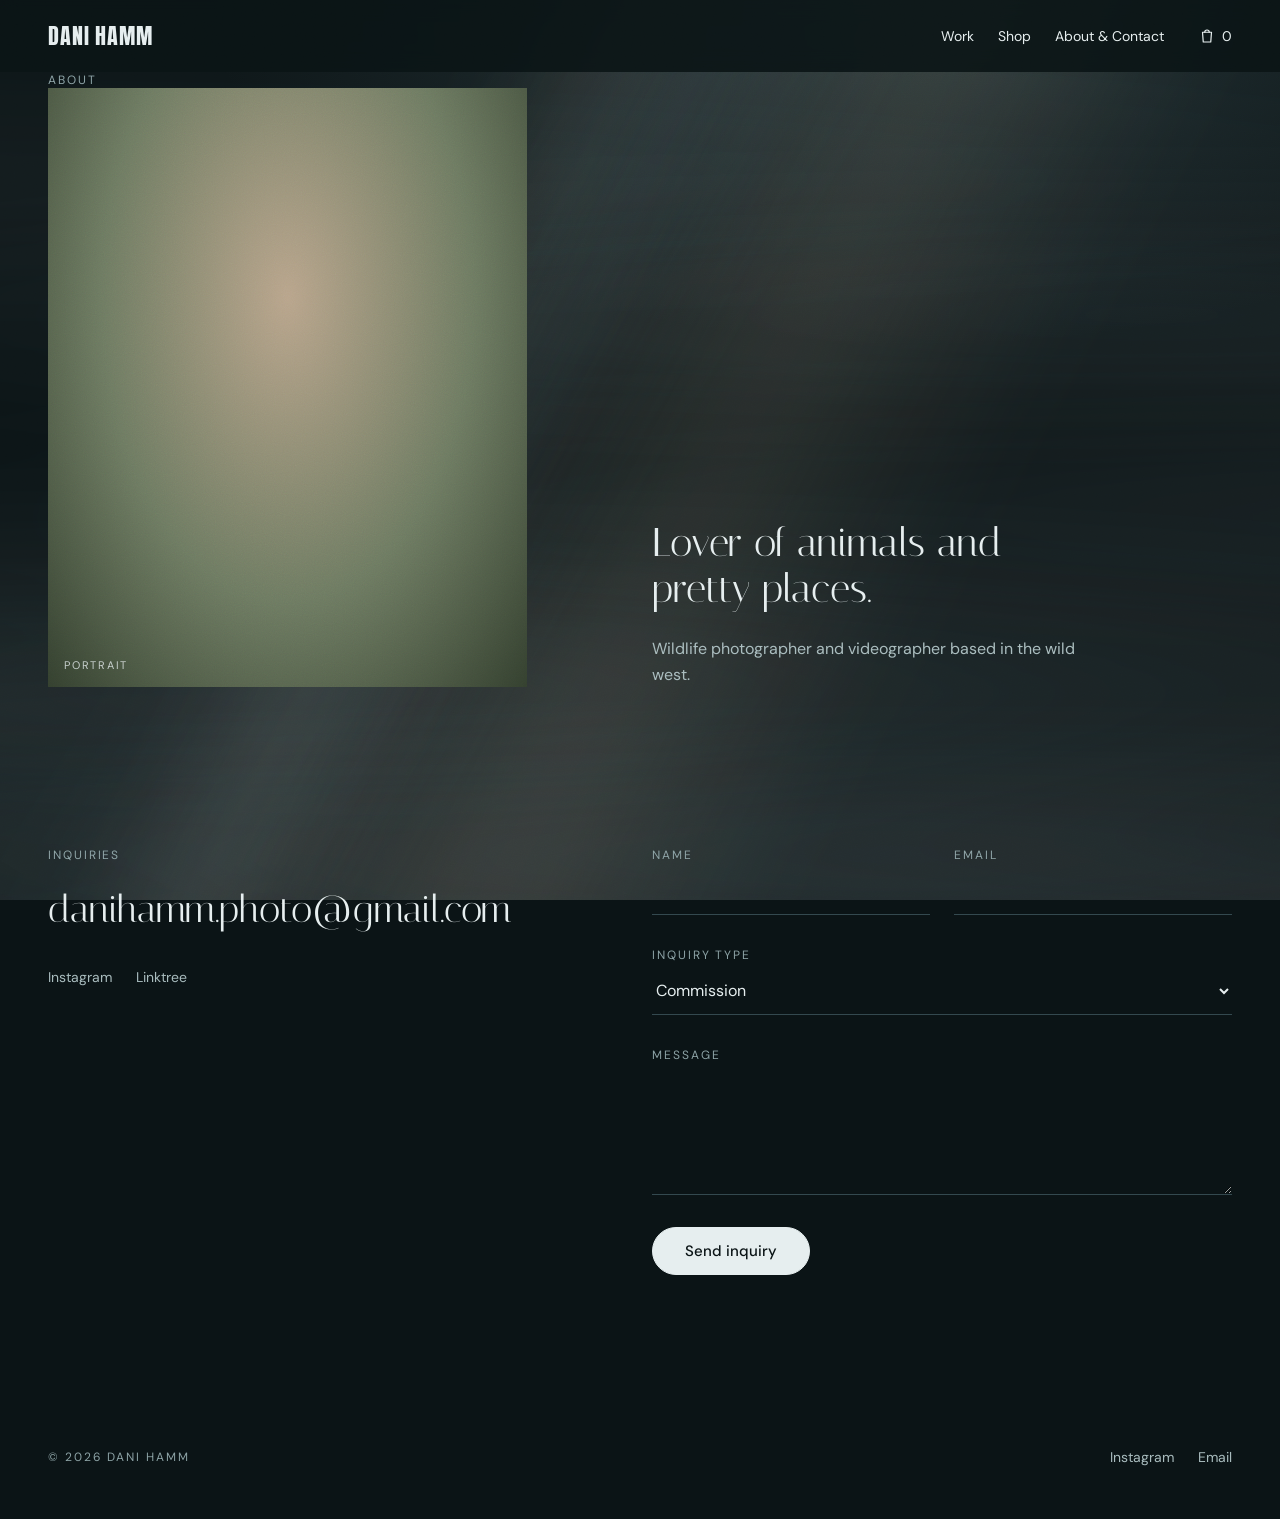
==== about.html @ f3909d4a "Add Dani Hamm portfolio site (spec concept) Minimal, cinematic portfolio and shop: home with scroll-" ====
<!doctype html>
<html lang="en">
<head>
<meta charset="utf-8">
<meta name="viewport" content="width=device-width, initial-scale=1">
<title>About &amp; Contact — Dani Hamm</title>
<meta name="description" content="Dani Hamm — wildlife photography and videography. Adventure + nature + wildlife from the wild west.">
<link rel="preconnect" href="https://fonts.googleapis.com">
<link rel="preconnect" href="https://fonts.gstatic.com" crossorigin>
<link href="https://fonts.googleapis.com/css2?family=Anton&family=Italiana&family=DM+Sans:opsz,wght@9..40,400;9..40,500;9..40,600&display=swap" rel="stylesheet">
<link rel="stylesheet" href="css/style.css">
</head>
<body>
<div class="atmo" aria-hidden="true"><div class="atmo-b" style="position: absolute; inset: 0"><div class="beam beam-1"></div><div class="beam beam-2"></div><div class="beam beam-3"></div></div><div class="fog fog-a atmo-p1"></div><div class="fog fog-b atmo-p2"></div></div>
<svg class="grain" aria-hidden="true"><filter id="grainf"><feTurbulence type="fractalNoise" baseFrequency="0.9" numOctaves="2" stitchTiles="stitch"></feTurbulence></filter><rect width="100%" height="100%" filter="url(#grainf)"></rect></svg>
<div class="site">
<div class="root" style="color: #E6EEEF; font-family: 'DM Sans', system-ui, sans-serif; font-size: 16px; line-height: 1.6">
<header style="position: sticky; top: 0; z-index: 20; background: rgba(11,20,22,0.9); backdrop-filter: blur(10px)">
<nav aria-label="Main" class="wrap nav">
<a href="index.html" style="font-family: Anton, Impact, sans-serif; font-size: 22px; line-height: 1; letter-spacing: 0.04em; text-transform: uppercase; white-space: nowrap">Dani Hamm</a>
<div class="nav-links">
<a href="index.html" class="nl" style="line-height: 44px">Work</a>
<a href="shop.html" class="nl" style="line-height: 44px">Shop</a>
<a href="about.html" class="nl nl-on" aria-current="page" style="line-height: 44px">About &amp; Contact</a>
<a href="shop.html" data-cart-link aria-label="Cart" style="display: inline-flex; align-items: center; gap: 6px; line-height: 44px; min-width: 44px; justify-content: flex-end">
<svg aria-hidden="true" width="18" height="18" viewBox="0 0 24 24" fill="none" stroke="currentColor" stroke-width="1.6" stroke-linecap="round" stroke-linejoin="round"><path d="M6 7h12l-1 13H7L6 7z"></path><path d="M9 7a3 3 0 0 1 6 0"></path></svg>
<span data-cart-count>0</span>
</a>
<button type="button" class="nav-toggle" aria-label="Menu" aria-expanded="false" aria-controls="mobile-menu" style="align-items: center; justify-content: center; width: 44px; height: 44px; margin-right: -10px; background: none; border: none; color: #E6EEEF; cursor: pointer">
<svg aria-hidden="true" width="22" height="22" viewBox="0 0 24 24" fill="none" stroke="currentColor" stroke-width="1.6" stroke-linecap="round"><line x1="4" y1="9" x2="20" y2="9"></line><line x1="4" y1="15" x2="20" y2="15"></line></svg>
</button>
</div>
</nav>
<div id="mobile-menu" class="wrap mobile-menu" hidden>
<a href="index.html" style="line-height: 52px; font-size: 18px">Work</a>
<a href="shop.html" style="line-height: 52px; font-size: 18px">Shop</a>
<a href="about.html" style="line-height: 52px; font-size: 18px">About &amp; Contact</a>
</div>
</header>
<main class="lift">
<section class="bsec">
<div class="wrap">
<div class="page-head">
<p class="label">About</p>
</div>
<div class="split">
<div class="c-left about-photo" style="position: relative; width: 100%; aspect-ratio: 4 / 5; background: radial-gradient(ellipse at 50% 35%, #B9A58C 0%, #6E7B62 55%, #34402F 100%)">
<span class="label" style="position: absolute; left: 16px; bottom: 14px; font-size: 11px; color: rgba(230,238,239,0.8)">Portrait</span><!-- <img class="cover" src="images/portrait.jpg" alt="Dani Hamm with her camera"> -->
</div>
<div class="c-right" style="min-width: 0; display: flex; flex-direction: column; gap: 24px">
<h1 style="margin: 0; font-family: Italiana, serif; font-weight: 400; font-size: 40px; line-height: 1.15; max-width: 16ch">Lover of animals and pretty places.</h1>
<p style="margin: 0; color: #A9BCBE; max-width: 40ch">Wildlife photographer and videographer based in the wild west.</p>
</div>
</div>
</div>
</section>

<section id="contact" class="sec bsec">
<div class="wrap split" style="align-items: start">
<div class="c-left" style="min-width: 0; display: flex; flex-direction: column; gap: 24px">
<p class="label">Inquiries</p>
<a href="mailto:danihamm.photo@gmail.com" style="font-family: Italiana, serif; font-size: clamp(28px, 3cqi, 40px); line-height: 1.15; overflow-wrap: anywhere">danihamm.photo@gmail.com</a>
<div style="display: flex; flex-wrap: wrap; gap: 24px; font-size: 14px">
<a href="https://www.instagram.com/danigoinhamm/" style="color: #A9BCBE; line-height: 44px">Instagram</a>
<a href="https://linktr.ee/danihamm" style="color: #A9BCBE; line-height: 44px">Linktree</a>
</div>
</div>
<!-- Connect a form service (e.g. Formspree): replace YOUR_FORM_ID -->
<form class="c-right form" style="min-width: 0" action="https://formspree.io/f/YOUR_FORM_ID" method="POST">
<div style="display: flex; flex-direction: column; gap: 4px; min-width: 0">
<label for="c-name" class="label">Name</label>
<input id="c-name" name="name" type="text" class="field" autocomplete="name" required>
</div>
<div style="display: flex; flex-direction: column; gap: 4px; min-width: 0">
<label for="c-email" class="label">Email</label>
<input id="c-email" name="email" type="email" class="field" autocomplete="email" required>
</div>
<div class="full" style="display: flex; flex-direction: column; gap: 4px; min-width: 0">
<label for="c-topic" class="label">Inquiry type</label>
<select id="c-topic" name="topic" class="field" style="background: #0B1416">
<option>Commission</option>
<option>Licensing</option>
<option>Print or custom order</option>
<option>Brand collaboration</option>
<option>Other</option>
</select>
</div>
<div class="full" style="display: flex; flex-direction: column; gap: 4px; min-width: 0">
<label for="c-msg" class="label">Message</label>
<textarea id="c-msg" name="message" rows="4" class="field" style="height: auto; padding: 12px 0; line-height: 1.6; resize: vertical"></textarea>
</div>
<div class="full">
<button type="submit" style="height: 48px; padding: 0 32px; border: 1px solid #E6EEEF; border-radius: 999px; background: #E6EEEF; color: #0B1416; font: 500 15px 'DM Sans', sans-serif; cursor: pointer">Send inquiry</button>
</div>
</form>
</div>
</section>

</main>
<footer class="wrap foot">
<p class="label">© 2026 Dani Hamm</p>
<div style="display: flex; flex-wrap: wrap; gap: 24px; font-size: 14px">
<a href="https://www.instagram.com/danigoinhamm/" style="color: #A9BCBE; line-height: 44px">Instagram</a>
<a href="mailto:danihamm.photo@gmail.com" style="color: #A9BCBE; line-height: 44px">Email</a>
</div>
</footer>
</div>
</div>
<script src="js/data.js"></script>
<script src="js/main.js"></script>
</body>
</html>
---- css/style.css ----
/* Dani Hamm — site styles */
body{margin:0;background:#0B1416}
a{color:#E6EEEF;text-decoration:none}a:hover{color:#E3B172}
*,*::before,*::after{box-sizing:border-box}
.site{container-type:inline-size;container-name:site}
.root{--gutter:48px;--sec:160px;--gap:24px;--tile:8px}
.wrap{width:100%;max-width:1344px;margin:0 auto;padding-left:var(--gutter);padding-right:var(--gutter)}
.sec{padding-top:var(--sec);padding-bottom:0}
.label{margin:0;font-size:12px;line-height:16px;letter-spacing:0.16em;text-transform:uppercase;color:#8DA3A6}
.nav{display:flex;align-items:center;justify-content:space-between;gap:var(--gap);height:72px}
.hero{position:relative;height:800px;overflow:hidden}
.glow{position:absolute;inset:-15%;background:radial-gradient(ellipse 45% 40% at 62% 42%, rgba(214,232,234,0.55) 0%, rgba(150,186,192,0.22) 40%, rgba(150,186,192,0) 70%);animation:glow 14s ease-in-out infinite;will-change:opacity,transform;pointer-events:none}
@keyframes glow{0%,100%{opacity:0.35;transform:scale(1)}50%{opacity:0.9;transform:scale(1.08)}}
@media (prefers-reduced-motion: reduce){.glow{animation:none;opacity:0.6}}
.hero-inner{position:relative;height:100%;display:flex;flex-direction:column;justify-content:flex-end;gap:12px;padding-bottom:64px}
.head{display:flex;flex-wrap:wrap;justify-content:space-between;align-items:baseline;gap:16px var(--gap);margin-bottom:40px}
.filters{display:flex;flex-wrap:wrap;gap:0 28px}
.port-grid{display:grid;grid-template-columns:repeat(3,minmax(0,1fr));gap:var(--tile)}
.split{display:grid;grid-template-columns:repeat(12,minmax(0,1fr));column-gap:var(--gap);row-gap:40px;align-items:end}
.c-left{grid-column:1 / span 5}
.c-right{grid-column:7 / span 6}
.nav-links{display:flex;align-items:center;gap:24px;font-size:14px}
.nav-toggle{display:none}
.shop-grid{display:grid;grid-template-columns:repeat(4,minmax(0,1fr));gap:48px var(--gap)}
.form{display:grid;grid-template-columns:repeat(2,minmax(0,1fr));gap:32px var(--gap)}
.full{grid-column:1 / -1}
.field{width:100%;height:48px;padding:0;background:transparent;border:none;border-bottom:1px solid #34494F;border-radius:0;color:#E6EEEF;font:16px 'DM Sans',sans-serif;outline-offset:4px}
.field:focus{border-bottom-color:#E6EEEF}
.foot{display:flex;flex-wrap:wrap;justify-content:space-between;align-items:center;gap:12px var(--gap);padding-top:var(--sec);padding-bottom:40px}
@container site (max-width: 1100px){
.root{--gutter:32px;--sec:120px;--gap:20px}
.shop-grid{grid-template-columns:repeat(3,minmax(0,1fr))}
.hero{height:700px}
}
@container site (max-width: 820px){
.c-left,.c-right{grid-column:1 / -1}
.about-photo{max-width:480px}
}
@container site (max-width: 640px){
.root{--gutter:20px;--sec:88px;--gap:16px;--tile:4px}
.nav{height:64px}
.hero{height:600px}
.hero-inner{padding-bottom:40px}
.filters{flex-wrap:nowrap;overflow-x:auto;gap:0 22px;width:calc(100% + var(--gutter) * 2);margin-left:calc(var(--gutter) * -1);padding-left:var(--gutter);padding-right:var(--gutter)}
.port-grid{grid-template-columns:repeat(2,minmax(0,1fr))}
.shop-grid{grid-template-columns:repeat(2,minmax(0,1fr));gap:32px var(--gap)}
.nav-links .nl{display:none}
.nav-toggle{display:inline-flex}
.form{grid-template-columns:minmax(0,1fr)}
}
.root{position:relative}
.fog{position:absolute;pointer-events:none;mix-blend-mode:screen}
.fog-a{inset:-25% -50%;filter:blur(36px);background:radial-gradient(ellipse 75% 14% at 35% 68%,rgba(220,232,234,0.16),rgba(220,232,234,0) 100%),radial-gradient(ellipse 60% 10% at 70% 40%,rgba(220,232,234,0.10),rgba(220,232,234,0) 100%),radial-gradient(ellipse 90% 18% at 50% 92%,rgba(220,232,234,0.14),rgba(220,232,234,0) 100%);animation:drift 90s linear infinite alternate}
.fog-b{inset:-25% -50%;filter:blur(48px);background:radial-gradient(ellipse 85% 12% at 60% 80%,rgba(205,222,226,0.14),rgba(205,222,226,0) 100%),radial-gradient(ellipse 70% 9% at 25% 30%,rgba(205,222,226,0.08),rgba(205,222,226,0) 100%),radial-gradient(ellipse 65% 11% at 80% 55%,rgba(205,222,226,0.09),rgba(205,222,226,0) 100%);animation:drift 60s linear infinite alternate-reverse}
.fog-c{left:0;right:0;bottom:0;height:45%;background:linear-gradient(to top,rgba(210,226,228,0.42),rgba(210,226,228,0));animation:breathe 18s ease-in-out infinite}
.shaft{position:absolute;inset:-20%;pointer-events:none;mix-blend-mode:screen;filter:blur(18px);background:linear-gradient(115deg,rgba(255,228,186,0) 38%,rgba(255,228,186,0.20) 44%,rgba(255,228,186,0) 50%,rgba(255,228,186,0) 56%,rgba(255,228,186,0.12) 60%,rgba(255,228,186,0) 66%);animation:shaft 16s ease-in-out infinite}
.beams{position:absolute;inset:0;overflow:hidden;pointer-events:none;z-index:0}
.beam{position:absolute;top:-30%;width:38%;height:160%;right:-6%;filter:blur(40px);transform-origin:50% 0;mix-blend-mode:screen}
.beam-1{background:linear-gradient(90deg,rgba(255,224,180,0) 0%,rgba(255,224,180,0.10) 50%,rgba(255,224,180,0) 100%);transform:rotate(28deg);animation:sway1 26s ease-in-out infinite}
.beam-2{width:22%;right:18%;background:linear-gradient(90deg,rgba(190,220,226,0) 0%,rgba(190,220,226,0.08) 50%,rgba(190,220,226,0) 100%);transform:rotate(32deg);animation:sway2 34s ease-in-out infinite}
.beam-3{width:14%;right:34%;background:linear-gradient(90deg,rgba(255,224,180,0) 0%,rgba(255,224,180,0.07) 50%,rgba(255,224,180,0) 100%);transform:rotate(25deg);animation:sway1 40s ease-in-out infinite reverse}
@keyframes sway1{0%,100%{transform:rotate(28deg);opacity:0.6}50%{transform:rotate(23deg);opacity:1}}
@keyframes sway2{0%,100%{transform:rotate(32deg);opacity:0.5}50%{transform:rotate(36deg);opacity:1}}
.bsec{position:relative}
.bsec > .wrap,.bsec > .lift-in{position:relative;z-index:1}
.vignette{position:absolute;inset:0;pointer-events:none;background:radial-gradient(ellipse at 50% 45%,rgba(0,0,0,0) 50%,rgba(5,10,12,0.6) 100%)}
.grain{position:fixed;inset:0;width:100%;height:100%;pointer-events:none;z-index:40;opacity:0.09;mix-blend-mode:overlay}
@keyframes drift{from{transform:translateX(-7%)}to{transform:translateX(7%)}}
@keyframes breathe{0%,100%{opacity:0.55}50%{opacity:1}}
@keyframes shaft{0%,100%{opacity:0.45}50%{opacity:1}}
.scenes{position:relative}
.hero{position:sticky;top:72px;height:var(--stage)}
.hero-shade{position:absolute;inset:0;background:#05090A;opacity:0;pointer-events:none;z-index:2}
.scene{position:sticky;top:72px;height:var(--stage);overflow:hidden;border-top:1px solid rgba(0,0,0,0.4)}
.scene-cap{position:absolute;left:0;right:0;bottom:0;z-index:4;padding-bottom:56px}
.lift{position:relative;z-index:1}
.root{--stage:min(calc(100svh - 72px),900px)}
.atmo{position:fixed;inset:0;z-index:0;pointer-events:none;overflow:hidden;background:radial-gradient(ellipse 80% 55% at 72% 0%,rgba(111,142,148,0.24),rgba(11,20,22,0) 70%),#0B1416}
.atmo .fog{opacity:0.7}
.site{position:relative;z-index:1}
@media (prefers-reduced-motion: no-preference){
@supports (animation-timeline: view()){
.scenes{timeline-scope:--s1}
.s1{view-timeline-name:--s1}
.hero-shade{animation:shade linear both;animation-timeline:--s1;animation-range:entry 0% entry 100%}
.atmo-p1{animation:drift 80s linear infinite alternate,par1 linear both;animation-timeline:auto,scroll(root)}
.atmo-p2{animation:drift 50s linear infinite alternate-reverse,par2 linear both;animation-timeline:auto,scroll(root)}
.atmo-b{animation:par3 linear both;animation-timeline:scroll(root)}
.hero-inner{animation:heroOut linear both;animation-timeline:--s1;animation-range:entry 25% entry 90%}
.scene-cap{animation:capIn linear both;animation-timeline:view();animation-range:entry 20% cover 45%}
.scene-light{animation:dawn linear both;animation-timeline:view();animation-range:entry 0% entry 100%}
.tile{will-change:filter,opacity;animation:pull cubic-bezier(0.25,0.6,0.3,1) both;animation-timeline:view();animation-range:entry 0% cover 45%}
}
}
@keyframes heroOut{to{opacity:0;transform:translate3d(0,-48px,0)}}
@keyframes capIn{from{opacity:0;transform:translate3d(0,24px,0)}}
@keyframes dawn{from{opacity:0.5}}
@keyframes shade{to{opacity:0.65}}
@keyframes par1{to{translate:0 -18%}}
@keyframes par2{to{translate:0 -32%}}
@keyframes par3{to{translate:-6% 8%}}
@keyframes pull{from{filter:blur(6px);opacity:0.4}}
@media (prefers-reduced-motion: reduce){.fog,.beam,.glow{animation:none}}

@container site (max-width: 640px){.root{--stage:min(calc(100svh - 64px),760px)}.hero,.scene{top:64px}.scene-cap{padding-bottom:36px}}
.pdp{display:grid;grid-template-columns:repeat(12,minmax(0,1fr));column-gap:var(--gap);row-gap:40px;align-items:start}
.pdp-media{grid-column:1 / span 7;position:sticky;top:104px}
.pdp-info{grid-column:9 / span 4;display:flex;flex-direction:column;gap:32px;min-width:0}
.opt{display:flex;flex-direction:column;gap:12px;border:none;margin:0;padding:0;min-width:0}
.thumbs{display:grid;grid-template-columns:repeat(4,minmax(0,1fr));gap:8px}
.chips{display:flex;flex-wrap:wrap;gap:8px}
@container site (max-width: 1100px){.pdp-media{grid-column:1 / span 6}.pdp-info{grid-column:7 / span 6}}
@container site (max-width: 820px){.pdp-media,.pdp-info{grid-column:1 / -1}.pdp-media{position:relative;top:0}.thumbs{grid-template-columns:repeat(6,minmax(0,1fr))}}
@container site (max-width: 640px){.thumbs{grid-template-columns:repeat(4,minmax(0,1fr))}}

/* photos: drop an <img class="cover"> into any placeholder */
.cover{position:absolute;inset:0;width:100%;height:100%;object-fit:cover;display:block}
.tile img,.ph img{position:absolute;inset:0;width:100%;height:100%;object-fit:cover}
.ph{position:relative;overflow:hidden}
.ph-label{position:absolute;left:16px;bottom:14px;font-size:11px;color:rgba(230,238,239,0.8)}
.mobile-menu{display:flex;flex-direction:column;padding-bottom:16px}
.mobile-menu[hidden]{display:none}
.visually-hidden{position:absolute;width:1px;height:1px;overflow:hidden;clip:rect(0 0 0 0);white-space:nowrap}

/* ---------- components ---------- */
.filter{flex-shrink:0;height:44px;padding:0;background:none;border:none;border-bottom:1px solid transparent;color:#8DA3A6;font:400 14px 'DM Sans',sans-serif;cursor:pointer;white-space:nowrap}
.filter.is-on{color:#E6EEEF;font-weight:500;border-bottom-color:#E6EEEF}
.card{display:flex;flex-direction:column;gap:16px;min-width:0;color:#E6EEEF}
.card:hover{color:#E6EEEF}
.card-row{display:flex;justify-content:space-between;align-items:baseline;gap:12px}
.card-name{margin:0;font-size:15px;font-weight:500;line-height:1.4}
.card-price{font-size:14px;color:#A9BCBE;white-space:nowrap}
.card-blurb{margin:-8px 0 0;font-size:13px;color:#8DA3A6}
.card-cta{align-self:flex-start;font-size:14px;font-weight:500;line-height:30px;border-bottom:1px solid #E6EEEF}
.card:hover .card-cta{color:#E3B172;border-bottom-color:#E3B172}
.thumb{aspect-ratio:4/5;min-height:44px;padding:0;border:none;opacity:0.7;cursor:pointer}
.thumb.is-on{opacity:1;box-shadow:0 0 0 2px #0B1416,0 0 0 3px #E6EEEF}
.chip{height:44px;min-width:56px;padding:0 16px;border-radius:999px;border:1px solid #34494F;background:transparent;color:#C9D6D8;font:400 14px 'DM Sans',sans-serif;cursor:pointer;white-space:nowrap}
.chip.is-on{border-color:#E6EEEF;background:#E6EEEF;color:#0B1416;font-weight:500}
.swatch{width:44px;height:44px;padding:0;border-radius:50%;border:1px solid transparent;background:none;display:inline-flex;align-items:center;justify-content:center;cursor:pointer}
.swatch span{width:32px;height:32px;border-radius:50%;box-shadow:inset 0 0 0 1px rgba(255,255,255,0.15)}
.swatch.is-on{border-color:#E6EEEF}
.qty{display:inline-flex;align-items:center;border:1px solid #34494F;border-radius:999px;height:48px}
.qty button{width:44px;height:46px;background:none;border:none;color:#E6EEEF;font:18px 'DM Sans',sans-serif;cursor:pointer}
.btn-solid{height:48px;padding:0 28px;border:none;border-radius:999px;background:#E6EEEF;color:#0B1416;font:500 15px 'DM Sans',sans-serif;cursor:pointer}
.stage-art{position:relative;aspect-ratio:4/5;overflow:hidden;transition:background-color .6s ease}
.opt[hidden]{display:none}
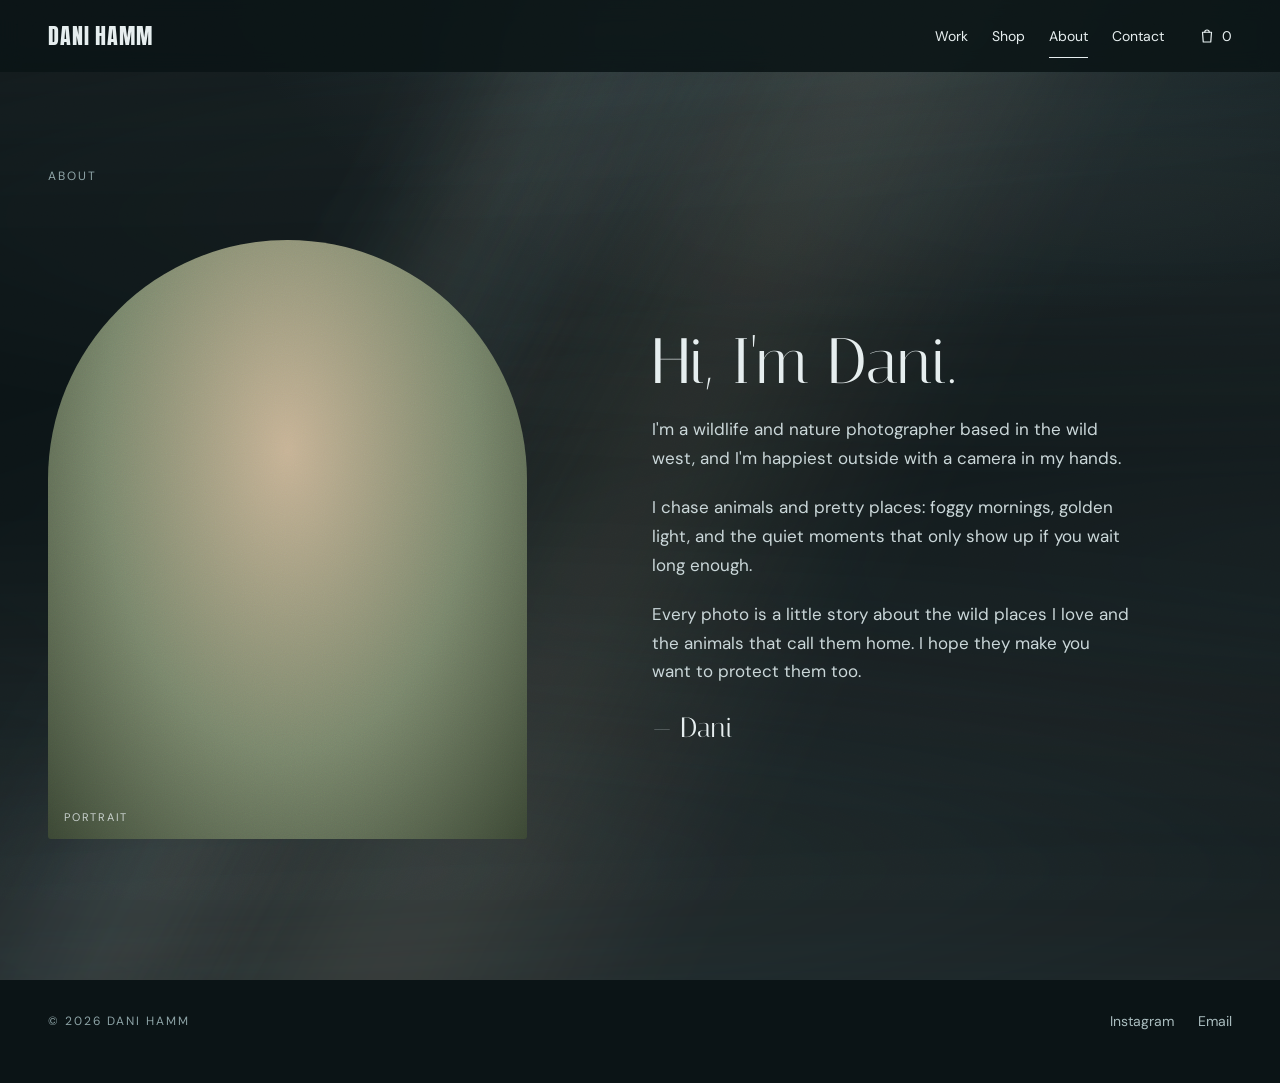
==== commit 95a5f66e: "Split About and Contact, fix spacing and background - Four pages: Work, Shop, About (arched portrait" ====
--- a/about.html
+++ b/about.html
@@ -3,7 +3,7 @@
 <head>
 <meta charset="utf-8">
 <meta name="viewport" content="width=device-width, initial-scale=1">
-<title>About &amp; Contact — Dani Hamm</title>
+<title>About — Dani Hamm</title>
 <meta name="description" content="Dani Hamm — wildlife photography and videography. Adventure + nature + wildlife from the wild west.">
 <link rel="preconnect" href="https://fonts.googleapis.com">
 <link rel="preconnect" href="https://fonts.gstatic.com" crossorigin>
@@ -21,7 +21,8 @@
 <div class="nav-links">
 <a href="index.html" class="nl" style="line-height: 44px">Work</a>
 <a href="shop.html" class="nl" style="line-height: 44px">Shop</a>
-<a href="about.html" class="nl nl-on" aria-current="page" style="line-height: 44px">About &amp; Contact</a>
+<a href="about.html" class="nl nl-on" aria-current="page" style="line-height: 44px">About</a>
+<a href="contact.html" class="nl" style="line-height: 44px">Contact</a>
 <a href="shop.html" data-cart-link aria-label="Cart" style="display: inline-flex; align-items: center; gap: 6px; line-height: 44px; min-width: 44px; justify-content: flex-end">
 <svg aria-hidden="true" width="18" height="18" viewBox="0 0 24 24" fill="none" stroke="currentColor" stroke-width="1.6" stroke-linecap="round" stroke-linejoin="round"><path d="M6 7h12l-1 13H7L6 7z"></path><path d="M9 7a3 3 0 0 1 6 0"></path></svg>
 <span data-cart-count>0</span>
@@ -34,65 +35,29 @@
 <div id="mobile-menu" class="wrap mobile-menu" hidden>
 <a href="index.html" style="line-height: 52px; font-size: 18px">Work</a>
 <a href="shop.html" style="line-height: 52px; font-size: 18px">Shop</a>
-<a href="about.html" style="line-height: 52px; font-size: 18px">About &amp; Contact</a>
+<a href="about.html" style="line-height: 52px; font-size: 18px">About</a>
+<a href="contact.html" style="line-height: 52px; font-size: 18px">Contact</a>
 </div>
 </header>
 <main class="lift">
-<section class="bsec">
+<div class="lift">
+<section>
 <div class="wrap">
 <div class="page-head">
 <p class="label">About</p>
 </div>
-<div class="split">
-<div class="c-left about-photo" style="position: relative; width: 100%; aspect-ratio: 4 / 5; background: radial-gradient(ellipse at 50% 35%, #B9A58C 0%, #6E7B62 55%, #34402F 100%)">
-<span class="label" style="position: absolute; left: 16px; bottom: 14px; font-size: 11px; color: rgba(230,238,239,0.8)">Portrait</span><!-- <img class="cover" src="images/portrait.jpg" alt="Dani Hamm with her camera"> -->
+<div class="about-grid">
+<div class="about-portrait">
+<span class="label ph-label">Portrait</span><!-- <img class="cover" src="images/portrait.jpg" alt="Dani Hamm holding her camera"> -->
 </div>
-<div class="c-right" style="min-width: 0; display: flex; flex-direction: column; gap: 24px">
-<h1 style="margin: 0; font-family: Italiana, serif; font-weight: 400; font-size: 40px; line-height: 1.15; max-width: 16ch">Lover of animals and pretty places.</h1>
-<p style="margin: 0; color: #A9BCBE; max-width: 40ch">Wildlife photographer and videographer based in the wild west.</p>
+<div class="about-text">
+<h1 class="about-hi">Hi, I&#39;m Dani.</h1>
+<p>I&#39;m a wildlife and nature photographer based in the wild west, and I&#39;m happiest outside with a camera in my hands.</p>
+<p>I chase animals and pretty places: foggy mornings, golden light, and the quiet moments that only show up if you wait long enough.</p>
+<p>Every photo is a little story about the wild places I love and the animals that call them home. I hope they make you want to protect them too.</p>
+<span class="about-sign">— Dani</span>
 </div>
 </div>
-</div>
-</section>
-
-<section id="contact" class="sec bsec">
-<div class="wrap split" style="align-items: start">
-<div class="c-left" style="min-width: 0; display: flex; flex-direction: column; gap: 24px">
-<p class="label">Inquiries</p>
-<a href="mailto:danihamm.photo@gmail.com" style="font-family: Italiana, serif; font-size: clamp(28px, 3cqi, 40px); line-height: 1.15; overflow-wrap: anywhere">danihamm.photo@gmail.com</a>
-<div style="display: flex; flex-wrap: wrap; gap: 24px; font-size: 14px">
-<a href="https://www.instagram.com/danigoinhamm/" style="color: #A9BCBE; line-height: 44px">Instagram</a>
-<a href="https://linktr.ee/danihamm" style="color: #A9BCBE; line-height: 44px">Linktree</a>
-</div>
-</div>
-<!-- Connect a form service (e.g. Formspree): replace YOUR_FORM_ID -->
-<form class="c-right form" style="min-width: 0" action="https://formspree.io/f/YOUR_FORM_ID" method="POST">
-<div style="display: flex; flex-direction: column; gap: 4px; min-width: 0">
-<label for="c-name" class="label">Name</label>
-<input id="c-name" name="name" type="text" class="field" autocomplete="name" required>
-</div>
-<div style="display: flex; flex-direction: column; gap: 4px; min-width: 0">
-<label for="c-email" class="label">Email</label>
-<input id="c-email" name="email" type="email" class="field" autocomplete="email" required>
-</div>
-<div class="full" style="display: flex; flex-direction: column; gap: 4px; min-width: 0">
-<label for="c-topic" class="label">Inquiry type</label>
-<select id="c-topic" name="topic" class="field" style="background: #0B1416">
-<option>Commission</option>
-<option>Licensing</option>
-<option>Print or custom order</option>
-<option>Brand collaboration</option>
-<option>Other</option>
-</select>
-</div>
-<div class="full" style="display: flex; flex-direction: column; gap: 4px; min-width: 0">
-<label for="c-msg" class="label">Message</label>
-<textarea id="c-msg" name="message" rows="4" class="field" style="height: auto; padding: 12px 0; line-height: 1.6; resize: vertical"></textarea>
-</div>
-<div class="full">
-<button type="submit" style="height: 48px; padding: 0 32px; border: 1px solid #E6EEEF; border-radius: 999px; background: #E6EEEF; color: #0B1416; font: 500 15px 'DM Sans', sans-serif; cursor: pointer">Send inquiry</button>
-</div>
-</form>
 </div>
 </section>
 
--- a/css/style.css
+++ b/css/style.css
@@ -1,6 +1,6 @@
-/* Dani Hamm — site styles */
+/* Dani Hamm - site styles */
 body{margin:0;background:#0B1416}
-a{color:#E6EEEF;text-decoration:none}a:hover{color:#E3B172}
+a{color:#E6EEEF;text-decoration:none}a:hover{color:#F08300}
 *,*::before,*::after{box-sizing:border-box}
 .site{container-type:inline-size;container-name:site}
 .root{--gutter:48px;--sec:160px;--gap:24px;--tile:8px}
@@ -113,26 +113,49 @@
 @container site (max-width: 820px){.pdp-media,.pdp-info{grid-column:1 / -1}.pdp-media{position:relative;top:0}.thumbs{grid-template-columns:repeat(6,minmax(0,1fr))}}
 @container site (max-width: 640px){.thumbs{grid-template-columns:repeat(4,minmax(0,1fr))}}
 
-/* photos: drop an <img class="cover"> into any placeholder */
-.cover{position:absolute;inset:0;width:100%;height:100%;object-fit:cover;display:block}
-.tile img,.ph img{position:absolute;inset:0;width:100%;height:100%;object-fit:cover}
-.ph{position:relative;overflow:hidden}
-.ph-label{position:absolute;left:16px;bottom:14px;font-size:11px;color:rgba(230,238,239,0.8)}
-.mobile-menu{display:flex;flex-direction:column;padding-bottom:16px}
-.mobile-menu[hidden]{display:none}
-.visually-hidden{position:absolute;width:1px;height:1px;overflow:hidden;clip:rect(0 0 0 0);white-space:nowrap}
-
-/* ---------- components ---------- */
+/* ---------- rhythm: one spacing scale ---------- */
+.root{--top:96px;--head:56px;--row:56px}
+.page-head{display:flex;flex-direction:column;gap:12px;padding-top:var(--top);margin-bottom:var(--head)}
+.page-title{margin:0;font-family:Anton,Impact,sans-serif;font-weight:400;font-size:clamp(52px,8cqi,112px);line-height:0.9;letter-spacing:0.01em;text-transform:uppercase}
+.nl-on{box-shadow:inset 0 -1px 0 #E6EEEF}
+.head{margin-bottom:var(--head)}
+.crumb{display:flex;align-items:center;gap:8px;margin:0 0 var(--head)}
+.pdp-top{padding-top:var(--top)}
+@container site (max-width: 1100px){.root{--top:72px;--head:48px;--row:48px}}
+@container site (max-width: 640px){.root{--top:48px;--head:32px;--row:40px}}
+
+/* ---------- background: covers the whole screen, toolbar area included ---------- */
+.atmo{top:-80px;bottom:auto;height:calc(100vh + 160px);height:calc(100lvh + 160px)}
+.atmo .fog{top:-60%;bottom:-60%}
+
+/* ---------- hero and moments fit any screen, upright or sideways ---------- */
+.root{--stage:clamp(320px,calc(100svh - 72px),1200px)}
+.hero-inner{padding-bottom:clamp(32px,9svh,88px)}
+.scene-cap{padding-bottom:clamp(24px,7svh,56px)}
+.hero-name{font-size:clamp(52px,min(12cqi,22svh),168px)}
+.scene-title{font-size:clamp(32px,min(6cqi,11svh),80px)}
+@container site (max-width: 640px){.root{--stage:clamp(320px,calc(100svh - 64px),1000px)}}
+@media (max-height: 640px){.pdp-media{position:relative;top:0}}
+
+/* ---------- shop cards: every row lines up ---------- */
+.shop-grid{row-gap:0;margin-bottom:calc(var(--row) * -1)}
+.card{margin-bottom:var(--row)}
+.card{display:flex;flex-direction:column;min-width:0;color:#E6EEEF}
+.card:hover{color:#E6EEEF}
+.card .ph{margin-bottom:16px}
+.card-name{margin:0;font-size:15px;font-weight:500;line-height:1.4}
+.card-price{margin:4px 0 0;font-size:14px;line-height:1.4;color:#A9BCBE}
+.card-blurb{margin:8px 0 0;font-size:13px;line-height:1.5;color:#8DA3A6}
+.card-cta{justify-self:start;align-self:flex-start;margin-top:16px;font-size:14px;font-weight:500;line-height:28px;border-bottom:1px solid #E6EEEF}
+.card:hover .card-cta{color:#F08300;border-bottom-color:#F08300}
+@supports (grid-template-rows: subgrid){
+.card{display:grid;grid-row:span 5;grid-template-rows:subgrid;row-gap:0;align-content:start}
+.card-cta{align-self:start}
+}
+
+/* ---------- controls ---------- */
 .filter{flex-shrink:0;height:44px;padding:0;background:none;border:none;border-bottom:1px solid transparent;color:#8DA3A6;font:400 14px 'DM Sans',sans-serif;cursor:pointer;white-space:nowrap}
 .filter.is-on{color:#E6EEEF;font-weight:500;border-bottom-color:#E6EEEF}
-.card{display:flex;flex-direction:column;gap:16px;min-width:0;color:#E6EEEF}
-.card:hover{color:#E6EEEF}
-.card-row{display:flex;justify-content:space-between;align-items:baseline;gap:12px}
-.card-name{margin:0;font-size:15px;font-weight:500;line-height:1.4}
-.card-price{font-size:14px;color:#A9BCBE;white-space:nowrap}
-.card-blurb{margin:-8px 0 0;font-size:13px;color:#8DA3A6}
-.card-cta{align-self:flex-start;font-size:14px;font-weight:500;line-height:30px;border-bottom:1px solid #E6EEEF}
-.card:hover .card-cta{color:#E3B172;border-bottom-color:#E3B172}
 .thumb{aspect-ratio:4/5;min-height:44px;padding:0;border:none;opacity:0.7;cursor:pointer}
 .thumb.is-on{opacity:1;box-shadow:0 0 0 2px #0B1416,0 0 0 3px #E6EEEF}
 .chip{height:44px;min-width:56px;padding:0 16px;border-radius:999px;border:1px solid #34494F;background:transparent;color:#C9D6D8;font:400 14px 'DM Sans',sans-serif;cursor:pointer;white-space:nowrap}
@@ -145,3 +168,44 @@
 .btn-solid{height:48px;padding:0 28px;border:none;border-radius:999px;background:#E6EEEF;color:#0B1416;font:500 15px 'DM Sans',sans-serif;cursor:pointer}
 .stage-art{position:relative;aspect-ratio:4/5;overflow:hidden;transition:background-color .6s ease}
 .opt[hidden]{display:none}
+.ph{position:relative;overflow:hidden}
+.ph-label{position:absolute;left:16px;bottom:14px;font-size:11px;color:rgba(230,238,239,0.8)}
+
+/* ---------- placeholders sit in a corner, never over text ---------- */
+.ph-tag{position:absolute;top:20px;left:0;right:0;z-index:3;display:flex;justify-content:flex-end;padding:0 max(var(--gutter),calc((100% - 1344px) / 2 + var(--gutter)));pointer-events:none}
+
+/* ---------- forms ---------- */
+legend{padding:0}
+select.field{appearance:none;-webkit-appearance:none;background:transparent url("data:image/svg+xml,%3Csvg xmlns='http://www.w3.org/2000/svg' width='12' height='8' viewBox='0 0 12 8' fill='none' stroke='%238DA3A6' stroke-width='1.5'%3E%3Cpath d='M1 1.5l5 5 5-5'/%3E%3C/svg%3E") no-repeat right 2px center;padding-right:28px;cursor:pointer}
+select.field option{background:#0B1416;color:#E6EEEF}
+
+/* ---------- product page ---------- */
+.pdp-media{grid-column:1 / span 6}
+.pdp-info{grid-column:8 / span 5}
+.pdp-stage{width:100%;max-width:min(100%,calc((100svh - 150px) * 0.8));border:1px solid #1E2E32}
+@container site (max-width: 1100px){.pdp-media{grid-column:1 / span 6}.pdp-info{grid-column:7 / span 6}}
+@container site (max-width: 820px){.pdp-media,.pdp-info{grid-column:1 / -1}}
+
+/* ---------- about ---------- */
+.about-grid{display:grid;grid-template-columns:repeat(12,minmax(0,1fr));column-gap:var(--gap);row-gap:var(--head);align-items:center}
+.about-portrait{grid-column:1 / span 5;position:relative;aspect-ratio:4 / 5;border-radius:999px 999px 12px 12px;overflow:hidden;background:radial-gradient(ellipse at 50% 35%,#C7B396 0%,#7A876C 55%,#3B4734 100%)}
+.about-text{grid-column:7 / span 5;display:flex;flex-direction:column;gap:20px;max-width:34rem}
+.about-text p{margin:0;color:#C9D6D8;font-size:17px;line-height:1.7}
+.about-hi{margin:0;font-family:Italiana,serif;font-weight:400;font-size:clamp(40px,5cqi,64px);line-height:1.05;color:#E6EEEF}
+.about-sign{font-family:Italiana,serif;font-size:28px;color:#E6EEEF}
+@container site (max-width: 1100px){.about-portrait{grid-column:1 / span 5}.about-text{grid-column:7 / span 6}}
+@container site (max-width: 640px){.about-portrait{grid-column:1 / -1;width:100%;max-width:320px;justify-self:center}.about-text{grid-column:1 / -1}}
+
+/* ---------- contact ---------- */
+@container site (max-width: 1100px){#contact .c-left,#contact .c-right{grid-column:1 / -1}}
+.contact-email{font-family:Italiana,serif;font-size:clamp(26px,3cqi,40px);line-height:1.15;overflow-wrap:break-word}
+
+#pdp-stage,#pdp-art{transition:none}
+#pdp-stage.is-ready,#pdp-art.is-ready{transition:background-color .5s ease}
+
+.cover{position:absolute;inset:0;width:100%;height:100%;object-fit:cover;display:block}
+.tile img,.ph img{position:absolute;inset:0;width:100%;height:100%;object-fit:cover}
+.ph{position:relative;overflow:hidden}
+.ph-label{position:absolute;left:16px;bottom:14px;font-size:11px;color:rgba(230,238,239,0.8)}
+.mobile-menu{display:flex;flex-direction:column;padding-bottom:16px}
+.mobile-menu[hidden]{display:none}
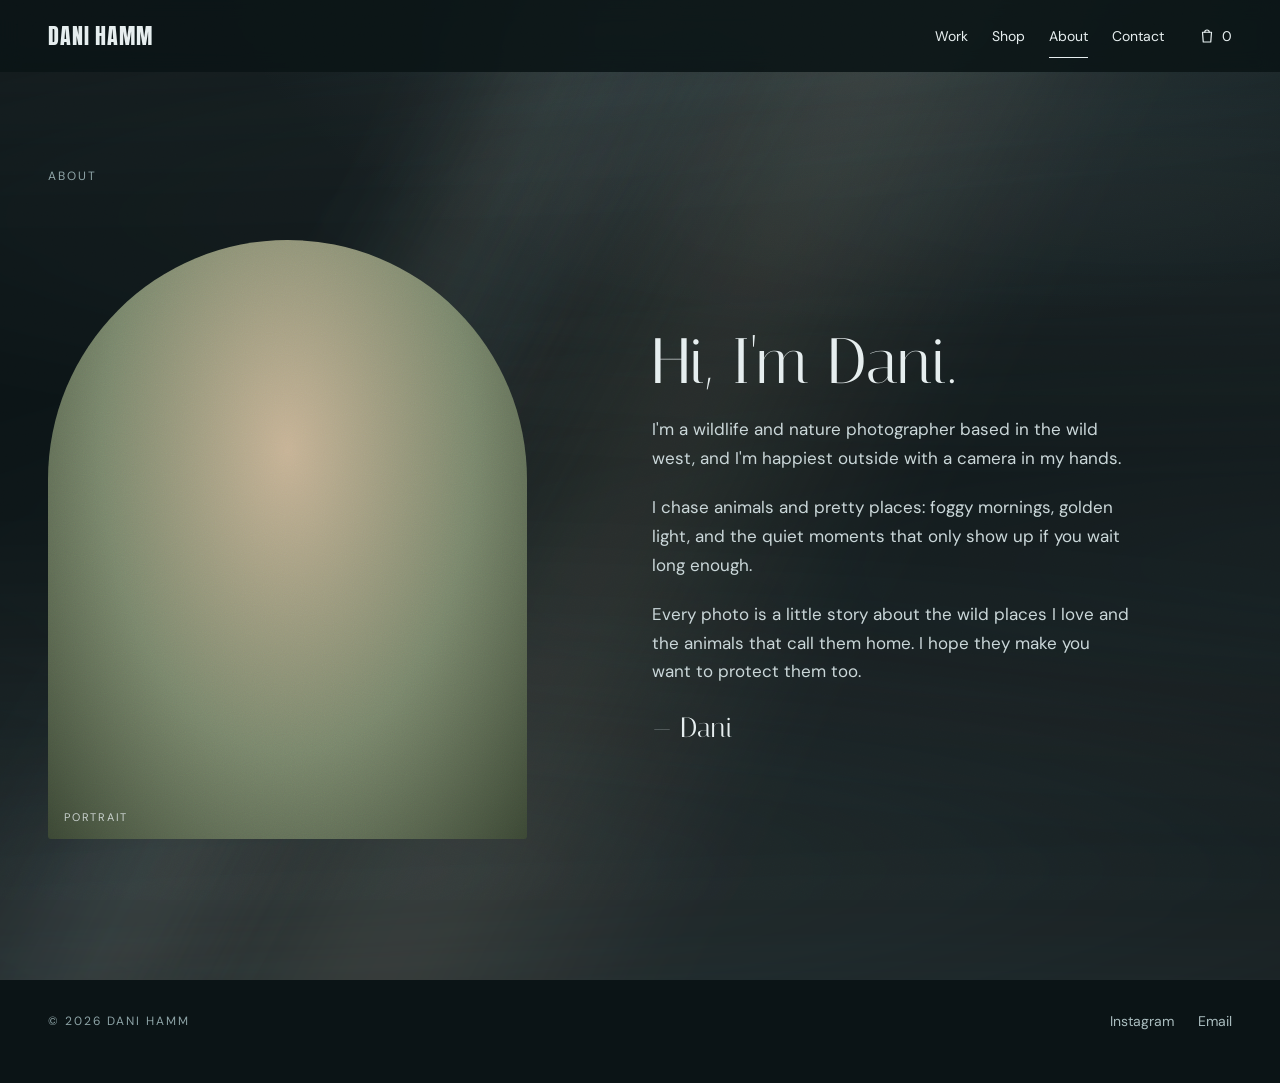
==== commit 2022c85c: "Add focus-pull effect to every page Shop photos, product preview, about portrait and bio, and the co" ====
--- a/about.html
+++ b/about.html
@@ -47,10 +47,10 @@
 <p class="label">About</p>
 </div>
 <div class="about-grid">
-<div class="about-portrait">
+<div class="about-portrait focus-in">
 <span class="label ph-label">Portrait</span><!-- <img class="cover" src="images/portrait.jpg" alt="Dani Hamm holding her camera"> -->
 </div>
-<div class="about-text">
+<div class="about-text focus-in">
 <h1 class="about-hi">Hi, I&#39;m Dani.</h1>
 <p>I&#39;m a wildlife and nature photographer based in the wild west, and I&#39;m happiest outside with a camera in my hands.</p>
 <p>I chase animals and pretty places: foggy mornings, golden light, and the quiet moments that only show up if you wait long enough.</p>
--- a/css/style.css
+++ b/css/style.css
@@ -9,8 +9,8 @@
 .label{margin:0;font-size:12px;line-height:16px;letter-spacing:0.16em;text-transform:uppercase;color:#8DA3A6}
 .nav{display:flex;align-items:center;justify-content:space-between;gap:var(--gap);height:72px}
 .hero{position:relative;height:800px;overflow:hidden}
-.glow{position:absolute;inset:-15%;background:radial-gradient(ellipse 45% 40% at 62% 42%, rgba(214,232,234,0.55) 0%, rgba(150,186,192,0.22) 40%, rgba(150,186,192,0) 70%);animation:glow 14s ease-in-out infinite;will-change:opacity,transform;pointer-events:none}
-@keyframes glow{0%,100%{opacity:0.35;transform:scale(1)}50%{opacity:0.9;transform:scale(1.08)}}
+.glow{position:absolute;inset:-15%;background:radial-gradient(ellipse 45% 40% at 62% 42%, rgba(214,232,234,0.45) 0%, rgba(150,186,192,0.18) 40%, rgba(150,186,192,0) 70%);animation:glow 14s ease-in-out infinite;will-change:opacity,transform;pointer-events:none}
+@keyframes glow{0%,100%{opacity:0.4;transform:scale(1)}50%{opacity:0.8;transform:scale(1.05)}}
 @media (prefers-reduced-motion: reduce){.glow{animation:none;opacity:0.6}}
 .hero-inner{position:relative;height:100%;display:flex;flex-direction:column;justify-content:flex-end;gap:12px;padding-bottom:64px}
 .head{display:flex;flex-wrap:wrap;justify-content:space-between;align-items:baseline;gap:16px var(--gap);margin-bottom:40px}
@@ -52,7 +52,7 @@
 .fog{position:absolute;pointer-events:none;mix-blend-mode:screen}
 .fog-a{inset:-25% -50%;filter:blur(36px);background:radial-gradient(ellipse 75% 14% at 35% 68%,rgba(220,232,234,0.16),rgba(220,232,234,0) 100%),radial-gradient(ellipse 60% 10% at 70% 40%,rgba(220,232,234,0.10),rgba(220,232,234,0) 100%),radial-gradient(ellipse 90% 18% at 50% 92%,rgba(220,232,234,0.14),rgba(220,232,234,0) 100%);animation:drift 90s linear infinite alternate}
 .fog-b{inset:-25% -50%;filter:blur(48px);background:radial-gradient(ellipse 85% 12% at 60% 80%,rgba(205,222,226,0.14),rgba(205,222,226,0) 100%),radial-gradient(ellipse 70% 9% at 25% 30%,rgba(205,222,226,0.08),rgba(205,222,226,0) 100%),radial-gradient(ellipse 65% 11% at 80% 55%,rgba(205,222,226,0.09),rgba(205,222,226,0) 100%);animation:drift 60s linear infinite alternate-reverse}
-.fog-c{left:0;right:0;bottom:0;height:45%;background:linear-gradient(to top,rgba(210,226,228,0.42),rgba(210,226,228,0));animation:breathe 18s ease-in-out infinite}
+.fog-c{left:0;right:0;bottom:0;height:45%;background:linear-gradient(to top,rgba(210,226,228,0.32),rgba(210,226,228,0));animation:breathe 20s ease-in-out infinite}
 .shaft{position:absolute;inset:-20%;pointer-events:none;mix-blend-mode:screen;filter:blur(18px);background:linear-gradient(115deg,rgba(255,228,186,0) 38%,rgba(255,228,186,0.20) 44%,rgba(255,228,186,0) 50%,rgba(255,228,186,0) 56%,rgba(255,228,186,0.12) 60%,rgba(255,228,186,0) 66%);animation:shaft 16s ease-in-out infinite}
 .beams{position:absolute;inset:0;overflow:hidden;pointer-events:none;z-index:0}
 .beam{position:absolute;top:-30%;width:38%;height:160%;right:-6%;filter:blur(40px);transform-origin:50% 0;mix-blend-mode:screen}
@@ -63,7 +63,7 @@
 @keyframes sway2{0%,100%{transform:rotate(32deg);opacity:0.5}50%{transform:rotate(36deg);opacity:1}}
 .bsec{position:relative}
 .bsec > .wrap,.bsec > .lift-in{position:relative;z-index:1}
-.vignette{position:absolute;inset:0;pointer-events:none;background:radial-gradient(ellipse at 50% 45%,rgba(0,0,0,0) 50%,rgba(5,10,12,0.6) 100%)}
+.vignette{position:absolute;inset:0;pointer-events:none;background:radial-gradient(ellipse at 50% 45%,rgba(0,0,0,0) 52%,rgba(5,10,12,0.5) 100%)}
 .grain{position:fixed;inset:0;width:100%;height:100%;pointer-events:none;z-index:40;opacity:0.09;mix-blend-mode:overlay}
 @keyframes drift{from{transform:translateX(-7%)}to{transform:translateX(7%)}}
 @keyframes breathe{0%,100%{opacity:0.55}50%{opacity:1}}
@@ -87,7 +87,7 @@
 .atmo-p2{animation:drift 50s linear infinite alternate-reverse,par2 linear both;animation-timeline:auto,scroll(root)}
 .atmo-b{animation:par3 linear both;animation-timeline:scroll(root)}
 .hero-inner{animation:heroOut linear both;animation-timeline:--s1;animation-range:entry 25% entry 90%}
-.scene-cap{animation:capIn linear both;animation-timeline:view();animation-range:entry 20% cover 45%}
+.scene-cap{animation:capIn linear both;animation-timeline:view();animation-range:entry 0% entry 100%}
 .scene-light{animation:dawn linear both;animation-timeline:view();animation-range:entry 0% entry 100%}
 .tile{will-change:filter,opacity;animation:pull cubic-bezier(0.25,0.6,0.3,1) both;animation-timeline:view();animation-range:entry 0% cover 45%}
 }
@@ -203,6 +203,13 @@
 #pdp-stage,#pdp-art{transition:none}
 #pdp-stage.is-ready,#pdp-art.is-ready{transition:background-color .5s ease}
 
+/* ---------- focus pull on every page: sharp once fully on screen ---------- */
+@media (prefers-reduced-motion: no-preference){
+@supports (animation-timeline: view()){
+.focus-in{will-change:filter,opacity;animation:pull cubic-bezier(0.25,0.6,0.3,1) both;animation-timeline:view();animation-range:entry 0% entry 100%}
+}
+}
+
 .cover{position:absolute;inset:0;width:100%;height:100%;object-fit:cover;display:block}
 .tile img,.ph img{position:absolute;inset:0;width:100%;height:100%;object-fit:cover}
 .ph{position:relative;overflow:hidden}
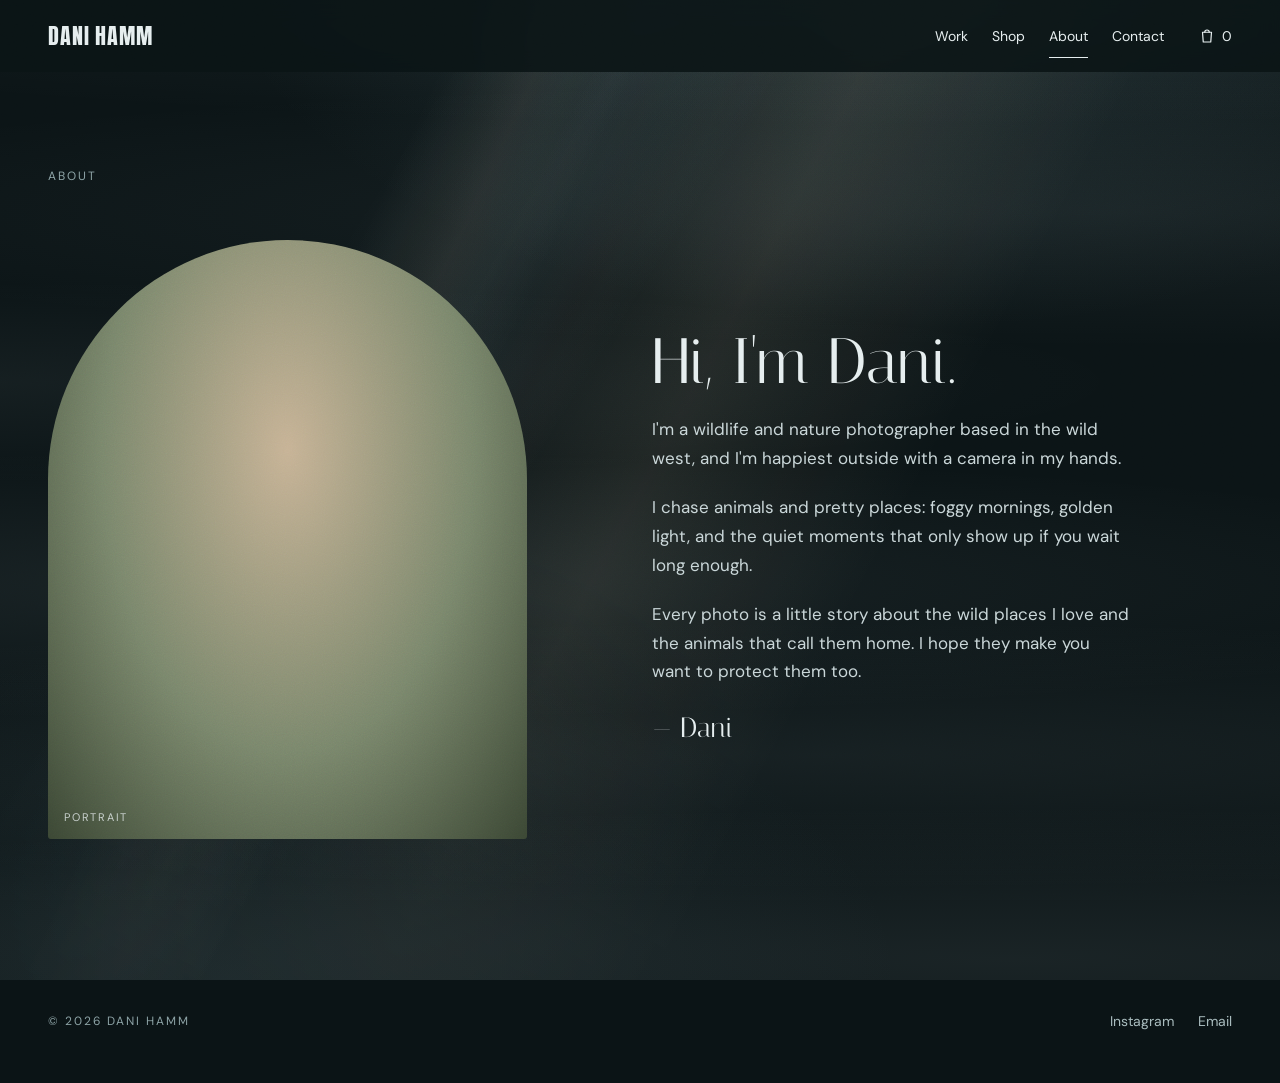
==== commit e156aa76: "Rebuild page background for iOS Safari Replace the heavily blurred, scroll-shifted fog layers behind" ====
--- a/about.html
+++ b/about.html
@@ -11,7 +11,7 @@
 <link rel="stylesheet" href="css/style.css">
 </head>
 <body>
-<div class="atmo" aria-hidden="true"><div class="atmo-b" style="position: absolute; inset: 0"><div class="beam beam-1"></div><div class="beam beam-2"></div><div class="beam beam-3"></div></div><div class="fog fog-a atmo-p1"></div><div class="fog fog-b atmo-p2"></div></div>
+<div class="atmo" aria-hidden="true"><div class="atmo-b" style="position: absolute; inset: 0"><div class="beam beam-1"></div><div class="beam beam-2"></div><div class="beam beam-3"></div></div><div class="atmo-fog atmo-p1"></div><div class="atmo-fog2 atmo-p2"></div></div>
 <svg class="grain" aria-hidden="true"><filter id="grainf"><feTurbulence type="fractalNoise" baseFrequency="0.9" numOctaves="2" stitchTiles="stitch"></feTurbulence></filter><rect width="100%" height="100%" filter="url(#grainf)"></rect></svg>
 <div class="site">
 <div class="root" style="color: #E6EEEF; font-family: 'DM Sans', system-ui, sans-serif; font-size: 16px; line-height: 1.6">
--- a/css/style.css
+++ b/css/style.css
@@ -96,9 +96,6 @@
 @keyframes capIn{from{opacity:0;transform:translate3d(0,24px,0)}}
 @keyframes dawn{from{opacity:0.5}}
 @keyframes shade{to{opacity:0.65}}
-@keyframes par1{to{translate:0 -18%}}
-@keyframes par2{to{translate:0 -32%}}
-@keyframes par3{to{translate:-6% 8%}}
 @keyframes pull{from{filter:blur(6px);opacity:0.4}}
 @media (prefers-reduced-motion: reduce){.fog,.beam,.glow{animation:none}}
 
@@ -210,6 +207,20 @@
 }
 }
 
+/* ---------- page background v2: no heavy blur filters (iOS-safe), covers top to bottom ---------- */
+.atmo{background:radial-gradient(ellipse 80% 55% at 72% 0%,rgba(111,142,148,0.24),rgba(11,20,22,0) 70%),radial-gradient(ellipse 75% 45% at 18% 100%,rgba(111,142,148,0.12),rgba(11,20,22,0) 70%),#0B1416}
+.atmo .beam{filter:none;-webkit-mask-image:linear-gradient(to bottom,transparent 0%,#000 25%,#000 65%,transparent 100%);mask-image:linear-gradient(to bottom,transparent 0%,#000 25%,#000 65%,transparent 100%)}
+.atmo .beam-1{background:linear-gradient(90deg,rgba(255,224,180,0) 0%,rgba(255,224,180,0.05) 30%,rgba(255,224,180,0.09) 50%,rgba(255,224,180,0.05) 70%,rgba(255,224,180,0) 100%)}
+.atmo .beam-2{background:linear-gradient(90deg,rgba(190,220,226,0) 0%,rgba(190,220,226,0.04) 30%,rgba(190,220,226,0.07) 50%,rgba(190,220,226,0.04) 70%,rgba(190,220,226,0) 100%)}
+.atmo .beam-3{background:linear-gradient(90deg,rgba(255,224,180,0) 0%,rgba(255,224,180,0.035) 30%,rgba(255,224,180,0.06) 50%,rgba(255,224,180,0.035) 70%,rgba(255,224,180,0) 100%)}
+.atmo-fog,.atmo-fog2{position:absolute;left:-40%;right:-40%;top:-30%;bottom:-30%;pointer-events:none}
+.atmo-fog{background:radial-gradient(ellipse 55% 7% at 28% 16%,rgba(205,222,226,0.07),rgba(205,222,226,0) 100%),radial-gradient(ellipse 65% 8% at 70% 36%,rgba(205,222,226,0.06),rgba(205,222,226,0) 100%),radial-gradient(ellipse 60% 8% at 34% 58%,rgba(205,222,226,0.07),rgba(205,222,226,0) 100%),radial-gradient(ellipse 70% 9% at 66% 80%,rgba(205,222,226,0.08),rgba(205,222,226,0) 100%);animation:drift 90s linear infinite alternate}
+.atmo-fog2{background:radial-gradient(ellipse 60% 7% at 62% 24%,rgba(205,222,226,0.05),rgba(205,222,226,0) 100%),radial-gradient(ellipse 50% 6% at 22% 46%,rgba(205,222,226,0.05),rgba(205,222,226,0) 100%),radial-gradient(ellipse 65% 8% at 58% 68%,rgba(205,222,226,0.06),rgba(205,222,226,0) 100%),radial-gradient(ellipse 55% 7% at 30% 90%,rgba(205,222,226,0.06),rgba(205,222,226,0) 100%);animation:drift 60s linear infinite alternate-reverse}
+@keyframes par1{to{translate:0 -8%}}
+@keyframes par2{to{translate:0 -14%}}
+@keyframes par3{to{translate:-3% 4%}}
+@media (prefers-reduced-motion: reduce){.atmo-fog,.atmo-fog2{animation:none}}
+
 .cover{position:absolute;inset:0;width:100%;height:100%;object-fit:cover;display:block}
 .tile img,.ph img{position:absolute;inset:0;width:100%;height:100%;object-fit:cover}
 .ph{position:relative;overflow:hidden}
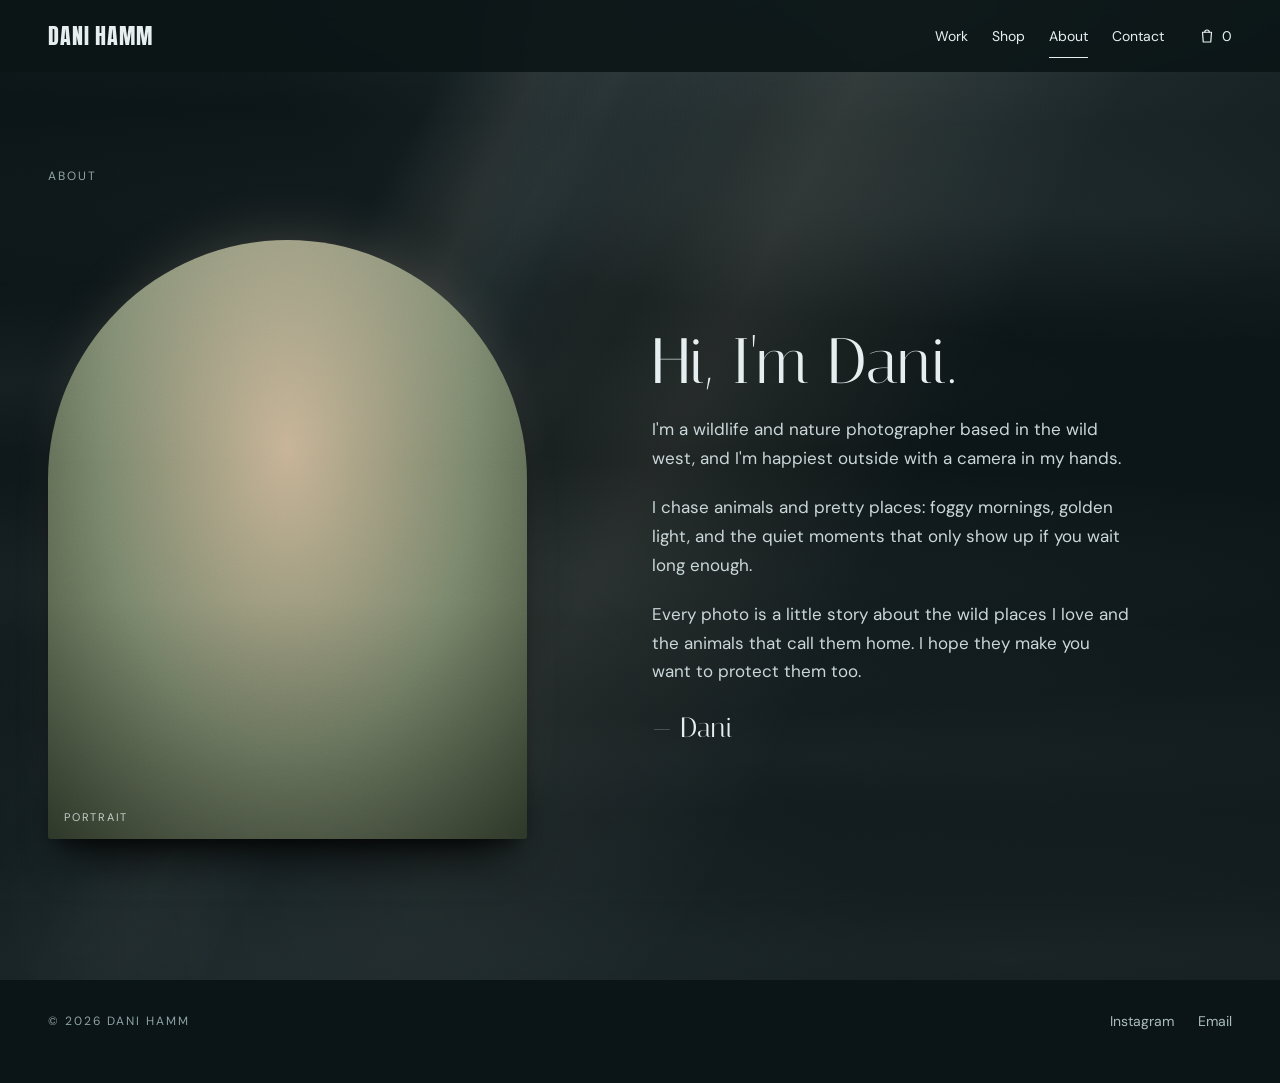
==== commit 72d1cba0: "Gallery lighting on every image Each image gets an overhead spotlight: warm light spill on the wall " ====
--- a/about.html
+++ b/about.html
@@ -47,7 +47,7 @@
 <p class="label">About</p>
 </div>
 <div class="about-grid">
-<div class="about-portrait focus-in">
+<div class="about-portrait focus-in lit">
 <span class="label ph-label">Portrait</span><!-- <img class="cover" src="images/portrait.jpg" alt="Dani Hamm holding her camera"> -->
 </div>
 <div class="about-text focus-in">
--- a/css/style.css
+++ b/css/style.css
@@ -221,6 +221,18 @@
 @keyframes par3{to{translate:-3% 4%}}
 @media (prefers-reduced-motion: reduce){.atmo-fog,.atmo-fog2{animation:none}}
 
+/* ---------- gallery lighting: overhead spot on each piece ---------- */
+.root{--tile:28px}
+@container site (max-width: 1100px){.root{--tile:22px}}
+@container site (max-width: 640px){.root{--tile:14px}}
+.lit{position:relative;box-shadow:0 -30px 64px -36px rgba(255,232,200,0.24),0 36px 46px -22px rgba(0,0,0,0.85),0 12px 18px -8px rgba(0,0,0,0.55);transition:box-shadow .6s ease}
+.lit::after{content:"";position:absolute;inset:0;pointer-events:none;z-index:1;background:linear-gradient(to bottom,rgba(255,240,222,0.13) 0%,rgba(255,240,222,0) 38%,rgba(0,0,0,0) 60%,rgba(0,0,0,0.24) 100%)}
+.lit .ph-label,.lit > span.label{z-index:2}
+.lit:hover,.card:hover .lit{box-shadow:0 -34px 72px -34px rgba(255,232,200,0.34),0 40px 50px -22px rgba(0,0,0,0.9),0 12px 18px -8px rgba(0,0,0,0.55)}
+.lit-sm{position:relative;box-shadow:0 -10px 22px -14px rgba(255,232,200,0.2),0 12px 16px -8px rgba(0,0,0,0.75)}
+@container site (max-width: 640px){.lit{box-shadow:0 -20px 44px -26px rgba(255,232,200,0.22),0 24px 30px -16px rgba(0,0,0,0.85),0 8px 12px -6px rgba(0,0,0,0.55)}}
+.thumb.is-on.lit-sm{box-shadow:0 0 0 2px #0B1416,0 0 0 3px #E6EEEF,0 12px 16px -8px rgba(0,0,0,0.75)}
+
 .cover{position:absolute;inset:0;width:100%;height:100%;object-fit:cover;display:block}
 .tile img,.ph img{position:absolute;inset:0;width:100%;height:100%;object-fit:cover}
 .ph{position:relative;overflow:hidden}
